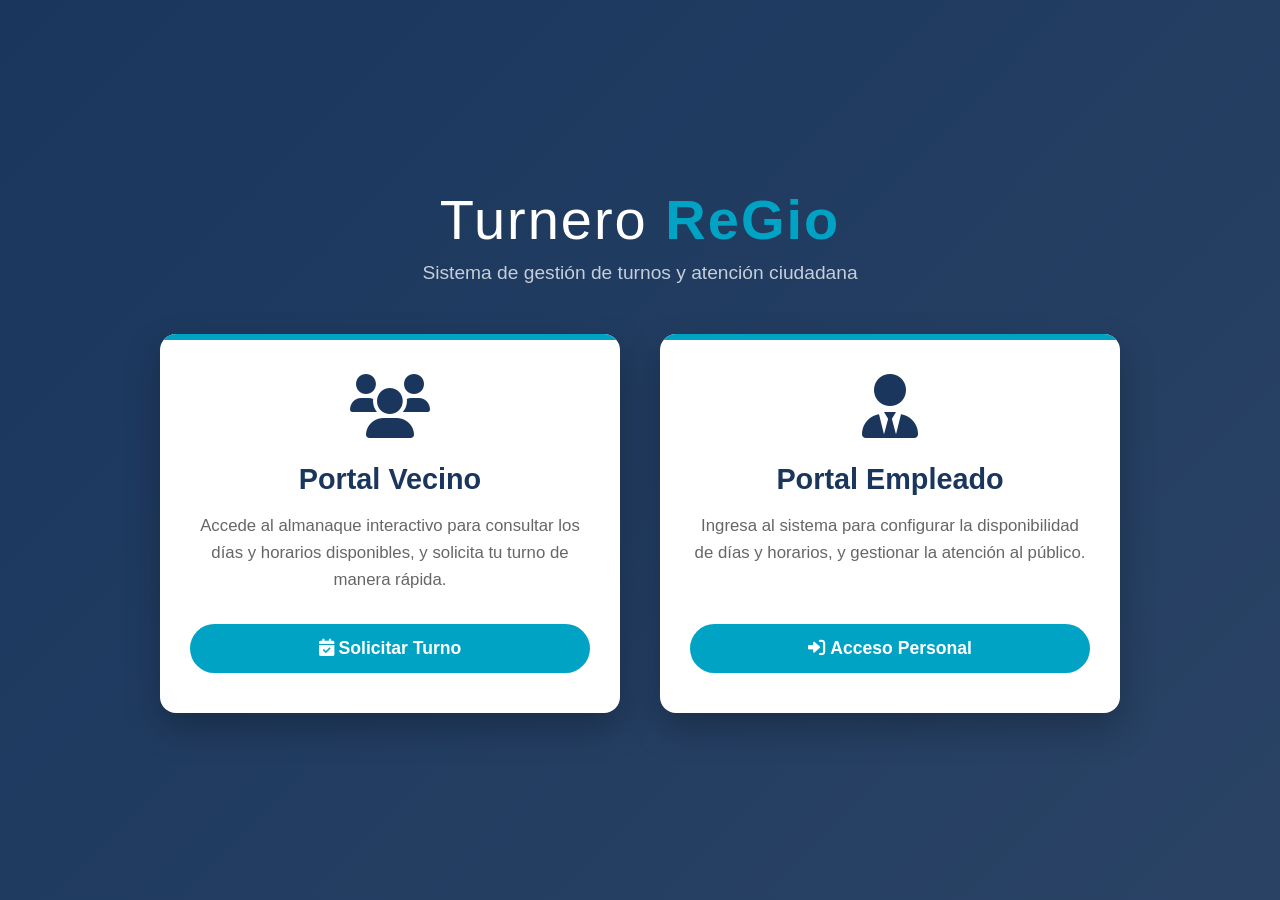
==== admin.html @ 274bad59 "Add files via upload" ====
<!DOCTYPE html>
<html lang="es">
<head>
    <meta charset="UTF-8">
    <meta name="viewport" content="width=device-width, initial-scale=1.0">
    <title>Panel de Administrador</title>
    <link rel="stylesheet" href="styles.css">
</head>
<body>
    <div class="navbar">
        <h2>Panel Admin</h2>
        <div>
            <span id="user-info"></span>
            <button onclick="logout()">Salir</button>
        </div>
    </div>
    
    <div class="container">
        <div class="card">
            <h3>Crear Empleado</h3>
            <form id="create-employee-form">
                <div class="form-group">
                    <label>Nombre de Usuario:</label>
                    <input type="text" id="new-username" required>
                </div>
                <div class="form-group">
                    <label>Contraseña:</label>
                    <input type="password" id="new-password" required>
                </div>
                <button type="submit">Crear Empleado</button>
            </form>
        </div>

        <div class="card mt-4">
            <h3>Lista de Empleados</h3>
            <ul id="employee-list" class="list"></ul>
        </div>
    </div>

    <script src="app.js"></script>
    <script>
        checkAuth('admin');

        function loadEmployees() {
            const usuarios = getUsuarios();
            const list = document.getElementById('employee-list');
            list.innerHTML = '';
            
            usuarios.filter(u => u.role === 'empleado').forEach(u => {
                const li = document.createElement('li');
                li.textContent = u.username;
                list.appendChild(li);
            });
        }

        document.getElementById('create-employee-form').addEventListener('submit', function(e) {
            e.preventDefault();
            const userIn = document.getElementById('new-username').value;
            const passIn = document.getElementById('new-password').value;
            
            const usuarios = getUsuarios();
            if (usuarios.find(u => u.username === userIn)) {
                alert('El usuario ya existe');
                return;
            }

            usuarios.push({
                username: userIn,
                password: passIn,
                role: 'empleado'
            });

            saveUsuarios(usuarios);
            alert('Empleado creado con éxito');
            
            document.getElementById('create-employee-form').reset();
            loadEmployees();
        });

        loadEmployees();
    </script>
</body>
</html>
---- styles.css ----
:root {
    /* Colores ReGio globales */
    --regio-primary: #1A365D; /* Azul oscuro elegante */
    --regio-secondary: #00A3C4; /* Celeste/Cian moderno */
    --regio-accent: #E2E8F0; /* Fondo claro */
    --regio-text: #2D3748;
    --regio-bg: #f4f7f6;
    --regio-danger: #e53e3e;
    --regio-success: #38a169;
}

* {
    box-sizing: border-box;
    font-family: 'Segoe UI', Roboto, Helvetica, Arial, sans-serif;
}

body {
    background-color: var(--regio-bg);
    margin: 0;
    padding: 0;
    color: var(--regio-text);
}

/* Navbar */
.navbar {
    background: linear-gradient(135deg, var(--regio-primary) 0%, #2A4365 100%);
    color: white;
    padding: 20px 40px;
    display: flex;
    justify-content: space-between;
    align-items: center;
    box-shadow: 0 4px 6px rgba(0,0,0,0.1);
}

.navbar h2 {
    margin: 0;
    font-weight: 300;
    letter-spacing: 1px;
    color: white;
}

.navbar button {
    background-color: transparent;
    border: 2px solid white;
    color: white;
    border-radius: 30px;
    padding: 8px 20px;
    margin-left: 15px;
    font-weight: bold;
    transition: all 0.3s;
}

.navbar button:hover {
    background-color: white;
    color: var(--regio-primary);
}

/* Container & Cards */
.container {
    max-width: 1000px;
    margin: 40px auto;
    padding: 0 20px;
}

h1, h2, h3, h4 {
    color: var(--regio-primary);
}

.card {
    background: white;
    padding: 30px;
    border-radius: 16px;
    box-shadow: 0 10px 25px rgba(0,0,0,0.05);
    position: relative;
    overflow: hidden;
    margin-bottom: 25px;
}

.card::before {
    content: '';
    position: absolute;
    top: 0;
    left: 0;
    width: 100%;
    height: 4px;
    background: var(--regio-secondary);
}

.mt-4 {
    margin-top: 20px;
}

/* Forms */
.form-group {
    margin-bottom: 20px;
}

.form-group label {
    display: block;
    margin-bottom: 8px;
    font-weight: 600;
    color: var(--regio-text);
}

.form-group input, .form-group select {
    width: 100%;
    padding: 12px 15px;
    border: 1px solid #ccc;
    border-radius: 8px;
    background: #f8f9fa;
    transition: all 0.3s;
}

.form-group input:focus, .form-group select:focus {
    outline: none;
    border-color: var(--regio-secondary);
    box-shadow: 0 0 0 2px rgba(0, 163, 196, 0.2);
    background: white;
}

/* Buttons */
button {
    background-color: var(--regio-secondary);
    color: white;
    border: none;
    padding: 12px 25px;
    border-radius: 30px;
    cursor: pointer;
    font-size: 16px;
    font-weight: bold;
    transition: all 0.3s;
}

button:hover {
    background-color: #00829B;
    transform: translateY(-2px);
    box-shadow: 0 4px 10px rgba(0,0,0,0.15);
}

.btn-sm {
    padding: 8px 15px;
    font-size: 14px;
    background-color: var(--regio-success);
    border-radius: 20px;
}
.btn-sm:hover {
    background-color: #2f855a;
}

.error-msg {
    color: var(--regio-danger);
    margin-top: 10px;
}

/* --- CALENDARIO STYLES --- */
.calendar-wrapper {
    display: flex;
    flex-wrap: wrap;
    gap: 30px;
    margin-top: 25px;
}

.calendar-month {
    flex: 1;
    min-width: 320px;
    border: 1px solid #e2e8f0;
    border-radius: 12px;
    overflow: hidden;
    background: white;
    box-shadow: 0 4px 6px rgba(0,0,0,0.02);
}

.calendar-header {
    background: var(--regio-primary);
    color: white;
    text-align: center;
    padding: 15px;
    font-weight: bold;
    display: flex;
    justify-content: space-between;
    align-items: center;
}

.calendar-header button {
    background: transparent;
    box-shadow: none;
    border: 1px solid rgba(255,255,255,0.5);
    padding: 5px 15px;
    margin: 0;
}
.calendar-header button:hover {
    background: rgba(255,255,255,0.2);
    transform: none;
}

.calendar-grid {
    display: grid;
    grid-template-columns: repeat(7, 1fr);
    text-align: center;
    background-color: #fff;
}

.calendar-day-name {
    font-weight: 600;
    padding: 12px 0;
    background-color: #f7fafc;
    color: var(--regio-primary);
    font-size: 14px;
    border-bottom: 1px solid #e2e8f0;
}

.calendar-day {
    padding: 15px 0;
    border: 1px solid #f7fafc;
    cursor: pointer;
    transition: all 0.2s;
    color: var(--regio-text);
}

.calendar-day:hover:not(.disabled) {
    background-color: rgba(0, 163, 196, 0.1);
    color: var(--regio-secondary);
    font-weight: bold;
}

.calendar-day.selected {
    background-color: var(--regio-secondary);
    color: white;
    font-weight: bold;
    border-radius: 4px;
    transform: scale(0.95);
}

.calendar-day.disabled {
    color: #cbd5e0;
    cursor: not-allowed;
    background-color: #f7fafc;
}

/* --- SLOTS (HORARIOS) STYLES --- */
.slots-container {
    flex: 1;
    min-width: 320px;
    border: 1px solid #e2e8f0;
    border-radius: 12px;
    padding: 20px;
    background-color: white;
    box-shadow: 0 4px 6px rgba(0,0,0,0.02);
}

.slots-grid {
    display: grid;
    grid-template-columns: repeat(auto-fill, minmax(85px, 1fr));
    gap: 12px;
    margin-top: 20px;
}

.slot {
    padding: 10px;
    text-align: center;
    border-radius: 8px;
    font-weight: 600;
    cursor: pointer;
    color: white;
    transition: all 0.2s;
}

.slot.disponible {
    background-color: var(--regio-success); 
    border: 2px solid transparent;
}
.slot.disponible:hover {
    transform: translateY(-2px);
    box-shadow: 0 4px 6px rgba(0,0,0,0.1);
}

.slot.ocupado {
    background-color: var(--regio-danger); 
    cursor: not-allowed;
    opacity: 0.8;
}

.slot.seleccionado {
    border: 2px solid var(--regio-primary);
    box-shadow: 0 0 10px rgba(0,0,0,0.2);
    transform: scale(1.05);
    background-color: #2f855a;
}

.info-turno-detalle {
    margin-top: 20px;
    padding: 20px;
    background-color: #ebf8fa;
    border-left: 5px solid var(--regio-secondary);
    border-radius: 0 8px 8px 0;
    display: none;
    color: var(--regio-primary);
}

/* Listas */
.list {
    list-style: none;
    padding: 0;
    margin: 0;
}
.turno-item {
    padding: 15px;
    border-bottom: 1px solid #eee;
    display: flex;
    justify-content: space-between;
    align-items: center;
}
.turno-item:last-child {
    border-bottom: none;
}
.badge {
    padding: 4px 8px;
    border-radius: 12px;
    font-size: 12px;
    font-weight: bold;
    color: white;
}
.badge.pendiente {
    background: #dd6b20;
}
.badge.atendido {
    background: var(--regio-success);
}
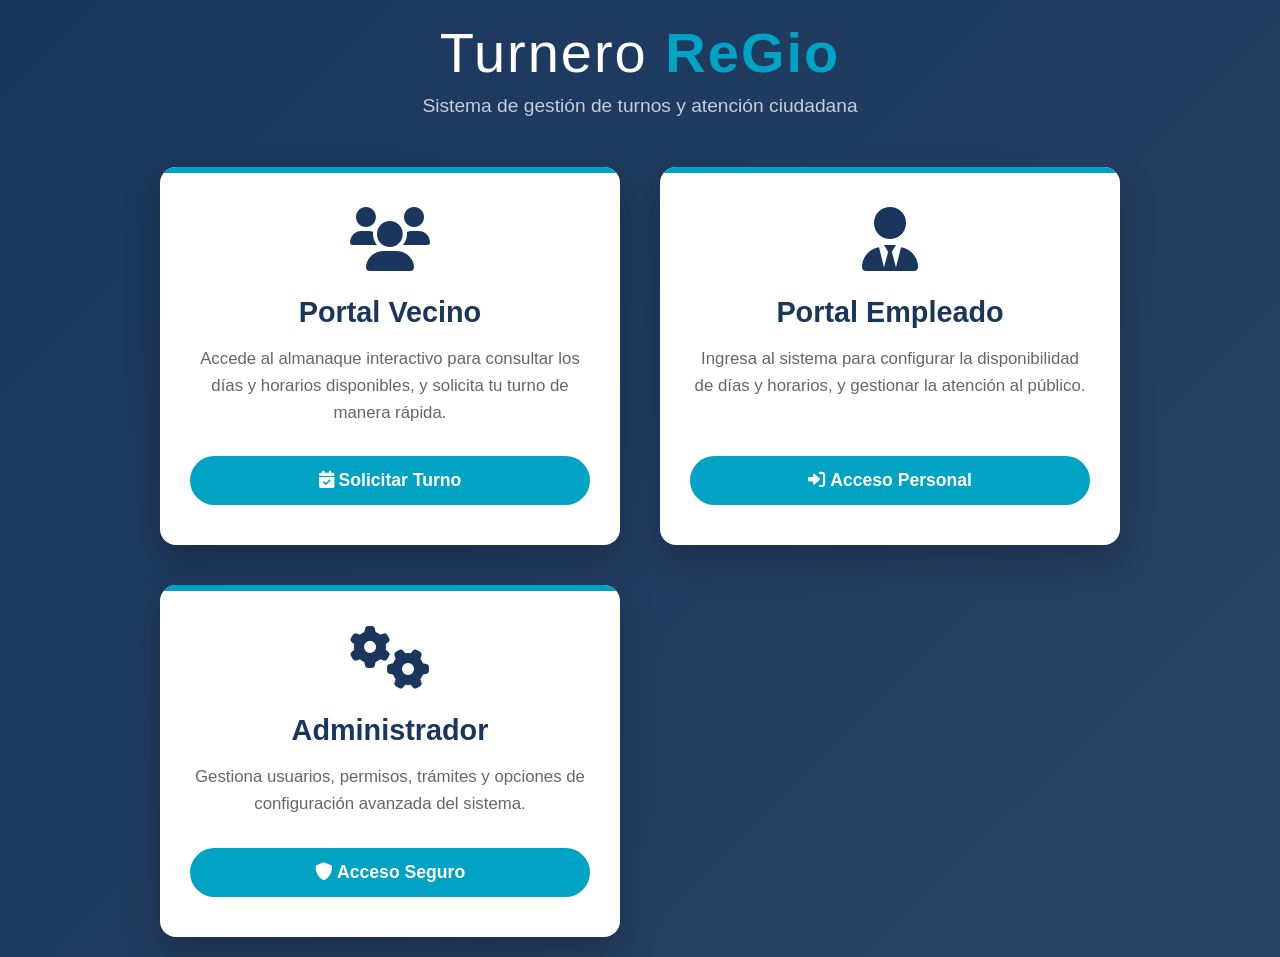
==== commit 1f1270cb: "Add files via upload" ====
--- a/admin.html
+++ b/admin.html
@@ -1,83 +1,217 @@
-<!DOCTYPE html>
-<html lang="es">
-<head>
-    <meta charset="UTF-8">
-    <meta name="viewport" content="width=device-width, initial-scale=1.0">
-    <title>Panel de Administrador</title>
-    <link rel="stylesheet" href="styles.css">
-</head>
-<body>
-    <div class="navbar">
-        <h2>Panel Admin</h2>
-        <div>
-            <span id="user-info"></span>
-            <button onclick="logout()">Salir</button>
-        </div>
-    </div>
-    
-    <div class="container">
-        <div class="card">
-            <h3>Crear Empleado</h3>
-            <form id="create-employee-form">
-                <div class="form-group">
-                    <label>Nombre de Usuario:</label>
-                    <input type="text" id="new-username" required>
-                </div>
-                <div class="form-group">
-                    <label>Contraseña:</label>
-                    <input type="password" id="new-password" required>
-                </div>
-                <button type="submit">Crear Empleado</button>
-            </form>
-        </div>
-
-        <div class="card mt-4">
-            <h3>Lista de Empleados</h3>
-            <ul id="employee-list" class="list"></ul>
-        </div>
-    </div>
-
-    <script src="app.js"></script>
-    <script>
-        checkAuth('admin');
-
-        function loadEmployees() {
-            const usuarios = getUsuarios();
-            const list = document.getElementById('employee-list');
-            list.innerHTML = '';
-            
-            usuarios.filter(u => u.role === 'empleado').forEach(u => {
-                const li = document.createElement('li');
-                li.textContent = u.username;
-                list.appendChild(li);
-            });
-        }
-
-        document.getElementById('create-employee-form').addEventListener('submit', function(e) {
-            e.preventDefault();
-            const userIn = document.getElementById('new-username').value;
-            const passIn = document.getElementById('new-password').value;
-            
-            const usuarios = getUsuarios();
-            if (usuarios.find(u => u.username === userIn)) {
-                alert('El usuario ya existe');
-                return;
-            }
-
-            usuarios.push({
-                username: userIn,
-                password: passIn,
-                role: 'empleado'
-            });
-
-            saveUsuarios(usuarios);
-            alert('Empleado creado con éxito');
-            
-            document.getElementById('create-employee-form').reset();
-            loadEmployees();
-        });
-
-        loadEmployees();
-    </script>
-</body>
-</html>
+<!DOCTYPE html>
+<html lang="es">
+<head>
+    <meta charset="UTF-8">
+    <meta name="viewport" content="width=device-width, initial-scale=1.0">
+    <title>Panel de Administrador</title>
+    <link rel="stylesheet" href="styles.css">
+</head>
+<body>
+    <div class="navbar">
+        <h2>Panel Admin</h2>
+        <div>
+            <span id="user-info"></span>
+            <button onclick="logout()">Salir</button>
+        </div>
+    </div>
+    
+    <div class="container" style="max-width: 1000px;">
+        <div style="display: grid; grid-template-columns: 1fr 1fr; gap: 20px;">
+            <!-- Columna Empleados -->
+            <div>
+                <div class="card">
+                    <h3>Gestión de Empleados</h3>
+                    <form id="create-employee-form">
+                        <div class="form-group">
+                            <label>Nombre de Usuario (DNI):</label>
+                            <input type="text" id="new-username" required>
+                        </div>
+                        <div class="form-group">
+                            <label>Nombre Completo:</label>
+                            <input type="text" id="new-name" required>
+                        </div>
+                        <div class="form-group">
+                            <label>Contraseña:</label>
+                            <input type="password" id="new-password" required>
+                        </div>
+                        <button type="submit" style="width: 100%;">Crear Empleado</button>
+                    </form>
+                </div>
+
+                <div class="card mt-4">
+                    <h3>Lista de Empleados</h3>
+                    <ul id="employee-list" class="list" style="padding:0; list-style:none;"></ul>
+                </div>
+            </div>
+
+            <!-- Columna Trámites -->
+            <div>
+                <div class="card">
+                    <h3>Gestión de Trámites</h3>
+                    <form id="create-tramite-form">
+                        <div class="form-group">
+                            <label>Nombre del Trámite:</label>
+                            <input type="text" id="new-tramite" placeholder="Ej: Pago de Impuestos" required>
+                        </div>
+                        <button type="submit" style="width: 100%; background-color: var(--regio-secondary);">Agregar Trámite</button>
+                    </form>
+                </div>
+
+                <div class="card mt-4">
+                    <h3>Tipos de Trámites</h3>
+                    <ul id="tramites-list" class="list" style="padding:0; list-style:none;"></ul>
+                </div>
+            </div>
+        </div>
+    </div>
+
+    <script src="app.js"></script>
+    <script>
+        checkAuth('admin');
+
+        // ==== EMPLEADOS ====
+        function loadEmployees() {
+            const usuarios = getUsuarios();
+            const list = document.getElementById('employee-list');
+            list.innerHTML = '';
+            
+            usuarios.filter(u => u.role === 'empleado').forEach(u => {
+                const li = document.createElement('li');
+                li.style.cssText = 'display: flex; justify-content: space-between; align-items: center; padding: 10px; border-bottom: 1px solid #eee; margin-bottom: 5px; background: #f9fafb; border-radius: 6px;';
+                
+                const info = document.createElement('div');
+                info.innerHTML = `<strong>${u.nombre || 'Sin nombre'}</strong> <br><small>Usr: ${u.username}</small>`;
+                
+                const actions = document.createElement('div');
+                actions.style.display = 'flex';
+                actions.style.gap = '5px';
+
+                const btnReset = document.createElement('button');
+                btnReset.textContent = 'Clave';
+                btnReset.style.cssText = 'background: #ecc94b; color: #744210; padding: 5px 10px; font-size: 0.85rem;';
+                btnReset.onclick = () => resetClave(u.username);
+
+                const btnDelete = document.createElement('button');
+                btnDelete.textContent = 'Eliminar';
+                btnDelete.style.cssText = 'background: #e53e3e; padding: 5px 10px; font-size: 0.85rem;';
+                btnDelete.onclick = () => deleteEmployee(u.username);
+
+                actions.appendChild(btnReset);
+                actions.appendChild(btnDelete);
+                
+                li.appendChild(info);
+                li.appendChild(actions);
+                list.appendChild(li);
+            });
+        }
+
+        document.getElementById('create-employee-form').addEventListener('submit', function(e) {
+            e.preventDefault();
+            const userIn = document.getElementById('new-username').value.trim();
+            const nameIn = document.getElementById('new-name').value.trim();
+            const passIn = document.getElementById('new-password').value.trim();
+            
+            let usuarios = getUsuarios();
+            if (usuarios.find(u => u.username === userIn)) {
+                alert('El usuario ya existe');
+                return;
+            }
+
+            usuarios.push({
+                username: userIn,
+                nombre: nameIn,
+                password: passIn,
+                role: 'empleado'
+            });
+
+            saveUsuarios(usuarios);
+            alert('Empleado creado con éxito');
+            
+            document.getElementById('create-employee-form').reset();
+            loadEmployees();
+        });
+
+        function resetClave(username) {
+            const nuevaClave = prompt(`Ingrese la nueva clave para el empleado ${username}:`);
+            if (nuevaClave) {
+                let usuarios = getUsuarios();
+                let user = usuarios.find(u => u.username === username);
+                if (user) {
+                    user.password = nuevaClave;
+                    saveUsuarios(usuarios);
+                    alert('Contraseña actualizada correctamente.');
+                }
+            }
+        }
+
+        function deleteEmployee(username) {
+            if(confirm(`¿Estás seguro de que deseas eliminar al empleado ${username}?`)) {
+                let usuarios = getUsuarios();
+                usuarios = usuarios.filter(u => u.username !== username || u.role !== 'empleado');
+                saveUsuarios(usuarios);
+                loadEmployees();
+            }
+        }
+
+        // ==== TRAMITES ====
+        function loadTramites() {
+            const tramites = getTramites();
+            const list = document.getElementById('tramites-list');
+            list.innerHTML = '';
+            
+            tramites.forEach(t => {
+                const li = document.createElement('li');
+                li.style.cssText = 'display: flex; justify-content: space-between; align-items: center; padding: 10px; border-bottom: 1px solid #eee; margin-bottom: 5px; background: #f9fafb; border-radius: 6px;';
+                
+                const info = document.createElement('span');
+                info.textContent = t.nombre;
+                
+                const btnDelete = document.createElement('button');
+                btnDelete.textContent = 'Eliminar';
+                btnDelete.style.cssText = 'background: #e53e3e; padding: 5px 10px; font-size: 0.85rem;';
+                btnDelete.onclick = () => deleteTramite(t.id);
+
+                li.appendChild(info);
+                li.appendChild(btnDelete);
+                list.appendChild(li);
+            });
+        }
+
+        document.getElementById('create-tramite-form').addEventListener('submit', function(e) {
+            e.preventDefault();
+            const nombreIn = document.getElementById('new-tramite').value.trim();
+            if(!nombreIn) return;
+            
+            let tramites = getTramites();
+            const newId = nombreIn.toLowerCase().replace(/[^a-z0-9]/g, '');
+            
+            if (tramites.find(t => t.id === newId)) {
+                alert('Ya existe un trámite similar.');
+                return;
+            }
+
+            tramites.push({
+                id: newId,
+                nombre: nombreIn
+            });
+
+            saveTramites(tramites);
+            document.getElementById('create-tramite-form').reset();
+            loadTramites();
+        });
+
+        function deleteTramite(id) {
+            if(confirm(`¿Estás seguro de que deseas eliminar este trámite?`)) {
+                let tramites = getTramites();
+                tramites = tramites.filter(t => t.id !== id);
+                saveTramites(tramites);
+                loadTramites();
+            }
+        }
+
+        // Init
+        loadEmployees();
+        loadTramites();
+    </script>
+</body>
+</html>
--- a/styles.css
+++ b/styles.css
@@ -237,6 +237,28 @@
     background-color: #f7fafc;
 }
 
+.calendar-day.day-full {
+    color: #9b2c2c;
+    background-color: #fed7d7; /* Rojo pastel/suave */
+    cursor: not-allowed;
+    border-radius: 4px;
+    transform: scale(0.95);
+    font-weight: 600;
+}
+
+.calendar-day.day-available {
+    color: #22543d;
+    background-color: #c6f6d5; /* Verde pastel/suave */
+    font-weight: 600;
+    border-radius: 4px;
+    transform: scale(0.95);
+}
+
+.calendar-day.day-available:hover {
+    background-color: #9ae6b4;
+    color: #1c4532;
+}
+
 /* --- SLOTS (HORARIOS) STYLES --- */
 .slots-container {
     flex: 1;
@@ -261,30 +283,42 @@
     border-radius: 8px;
     font-weight: 600;
     cursor: pointer;
-    color: white;
     transition: all 0.2s;
 }
 
 .slot.disponible {
-    background-color: var(--regio-success); 
+    color: #22543d;
+    background-color: #c6f6d5; /* Verde pastel */
     border: 2px solid transparent;
 }
 .slot.disponible:hover {
+    background-color: #9ae6b4;
+    color: #1c4532;
     transform: translateY(-2px);
     box-shadow: 0 4px 6px rgba(0,0,0,0.1);
 }
 
 .slot.ocupado {
-    background-color: var(--regio-danger); 
+    color: #9b2c2c;
+    background-color: #fed7d7; /* Rojo pastel */
     cursor: not-allowed;
-    opacity: 0.8;
+    border: 2px solid transparent;
+}
+
+.slot.bloqueado {
+    color: #4a5568; /* Gris oscuro */
+    background-color: #e2e8f0; /* Gris pastel */
+    border: 2px dashed #a0aec0;
+}
+.slot.bloqueado:hover {
+    background-color: #cbd5e0;
 }
 
 .slot.seleccionado {
     border: 2px solid var(--regio-primary);
-    box-shadow: 0 0 10px rgba(0,0,0,0.2);
+    box-shadow: 0 0 10px rgba(0,0,0,0.1);
     transform: scale(1.05);
-    background-color: #2f855a;
+    /* El background y color dependerá de si es rojo o verde, así que no lo forzamos acá, o lo oscurecemos un poquito */
 }
 
 .info-turno-detalle {
@@ -326,3 +360,41 @@
 .badge.atendido {
     background: var(--regio-success);
 }
+
+/* --- PRINT STYLES --- */
+@media print {
+    body {
+        background-color: white !important;
+        margin: 0;
+        padding: 0;
+    }
+    .navbar, 
+    #form-card, 
+    .no-print {
+        display: none !important;
+    }
+    .container {
+        max-width: 100% !important;
+        margin: 0 !important;
+        padding: 0 !important;
+        box-shadow: none !important;
+    }
+    .card {
+        box-shadow: none !important;
+        border: none !important;
+        margin: 0 !important;
+        padding: 0 !important;
+    }
+    #constancia-card {
+        display: block !important;
+    }
+    #constancia-print-area {
+        border: 2px dashed #00A3C4 !important; /* var(--regio-primary) */
+        padding: 40px !important;
+        margin-top: 30px !important;
+        margin-bottom: 30px !important;
+    }
+    @page {
+        margin: 2cm;
+    }
+}
